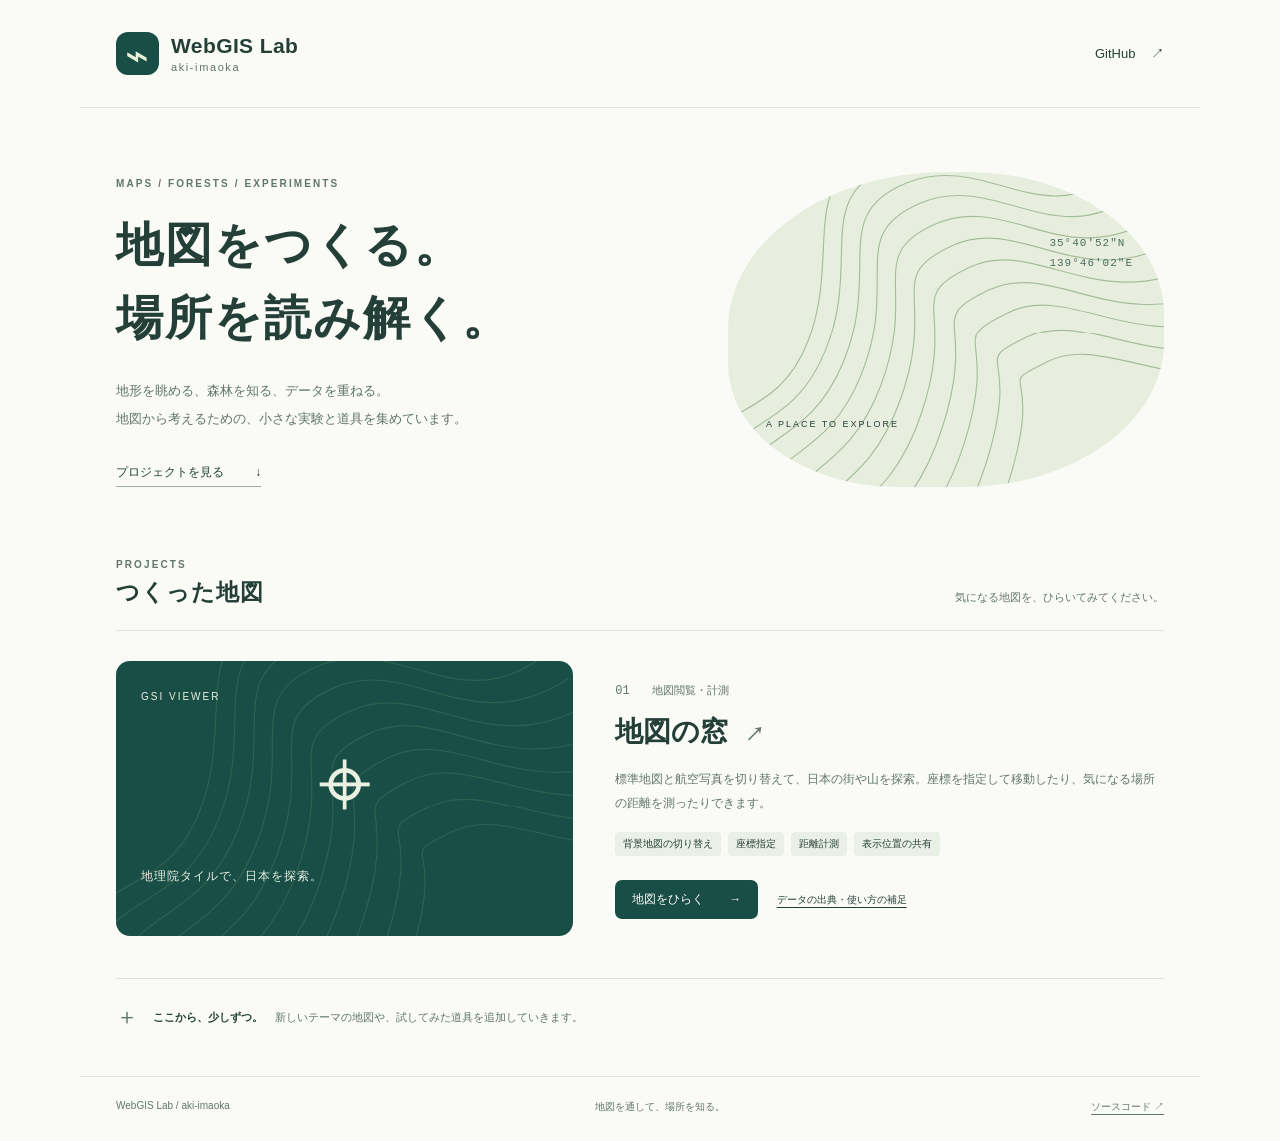
==== index.html @ 227f297b "複数のWebGIS作品を追加できる一覧と最初の地図を作成" ====
<!doctype html>
<html lang="ja">
<head>
  <meta charset="utf-8">
  <meta name="viewport" content="width=device-width, initial-scale=1">
  <meta name="theme-color" content="#184e45">
  <meta name="description" content="aki-imaokaのWebGISプロジェクト集。地図を使った小さな実験と、森林・地形を読み解くための道具。">
  <title>WebGIS Lab — aki-imaoka</title>
  <link rel="icon" href="assets/contours.svg" type="image/svg+xml">
  <link rel="stylesheet" href="assets/style.css">
</head>
<body>
  <a class="skip-link" href="#projects">プロジェクト一覧へ</a>
  <header class="site-header wrap">
    <a class="brand" href="./"><span class="brand-mark" aria-hidden="true">⌁</span><span>WebGIS Lab<small>aki-imaoka</small></span></a>
    <a class="repo-link" href="https://github.com/aki-imaoka/webgis-lab">GitHub <span aria-hidden="true">↗</span></a>
  </header>
  <main class="wrap">
    <section class="hero" aria-labelledby="intro-title">
      <div>
        <p class="eyebrow">MAPS / FORESTS / EXPERIMENTS</p>
        <h1 id="intro-title">地図をつくる。<br>場所を読み解く。</h1>
        <p class="lead">地形を眺める、森林を知る、データを重ねる。<br>地図から考えるための、小さな実験と道具を集めています。</p>
        <a class="text-link" href="#projects">プロジェクトを見る <span aria-hidden="true">↓</span></a>
      </div>
      <div class="hero-art" aria-hidden="true"><div class="coordinate">35°40′52″N<br>139°46′02″E</div><span class="art-caption">A PLACE TO EXPLORE</span></div>
    </section>
    <section id="projects" class="projects" aria-labelledby="projects-title">
      <div class="section-heading"><div><p class="eyebrow">PROJECTS</p><h2 id="projects-title">つくった地図</h2></div><p>気になる地図を、ひらいてみてください。</p></div>
      <!-- 作品を追加するときは、このarticleを複製してリンクと説明を書き換えます。 -->
      <article class="project">
        <a class="project-preview" href="projects/gsi-viewer/" aria-label="地図の窓を開く"><span class="preview-label">GSI VIEWER</span><span class="preview-symbol" aria-hidden="true">⌖</span><span class="preview-caption">地理院タイルで、日本を探索。</span></a>
        <div class="project-body">
          <p class="project-number">01 <span>地図閲覧・計測</span></p>
          <h3><a href="projects/gsi-viewer/">地図の窓 <span aria-hidden="true">↗</span></a></h3>
          <p>標準地図と航空写真を切り替えて、日本の街や山を探索。座標を指定して移動したり、気になる場所の距離を測ったりできます。</p>
          <ul class="tags" aria-label="できること"><li>背景地図の切り替え</li><li>座標指定</li><li>距離計測</li><li>表示位置の共有</li></ul>
          <a class="button" href="projects/gsi-viewer/">地図をひらく <span aria-hidden="true">→</span></a>
          <a class="source-link" href="projects/gsi-viewer/sources.html">データの出典・使い方の補足</a>
        </div>
      </article>
    </section>
    <aside class="lab-note"><span aria-hidden="true">＋</span><p><strong>ここから、少しずつ。</strong>新しいテーマの地図や、試してみた道具を追加していきます。</p></aside>
  </main>
  <footer class="site-footer wrap"><span>WebGIS Lab / aki-imaoka</span><span>地図を通して、場所を知る。</span><a href="https://github.com/aki-imaoka/webgis-lab">ソースコード ↗</a></footer>
</body>
</html>
---- assets/style.css ----
:root { color-scheme: light; --ink:#243f38; --green:#184e45; --muted:#61756b; --line:#dce3d8; --paper:#fafbf7; font-family:"Yu Gothic UI",Meiryo,sans-serif; color:var(--ink); background:var(--paper); }
* { box-sizing:border-box; }
body { margin:0; }
a { color:inherit; text-underline-offset:4px; }
a:focus-visible { outline:3px solid #b18b32; outline-offset:5px; }
.wrap { max-width:1120px; margin:0 auto; padding:0 36px; }
.skip-link { position:absolute; left:16px; top:-80px; background:white; padding:12px; z-index:10; }
.skip-link:focus { top:12px; }
.site-header { display:flex; justify-content:space-between; align-items:center; min-height:108px; border-bottom:1px solid var(--line); }
.brand { display:flex; align-items:center; gap:12px; font-size:21px; font-weight:700; text-decoration:none; letter-spacing:.4px; }
.brand-mark { display:grid; place-items:center; width:43px; height:43px; border-radius:12px; background:var(--green); color:#e8efdb; font:40px Georgia,serif; }
.brand small { display:block; margin-top:3px; color:var(--muted); font-size:11px; font-weight:400; letter-spacing:1.6px; }
.repo-link { font-size:13px; text-decoration:none; }
.repo-link span { margin-left:12px; }
.hero { display:grid; grid-template-columns:1.3fr 1fr; align-items:center; gap:45px; padding:64px 0 72px; }
.eyebrow { font-size:10px; letter-spacing:2.1px; font-weight:600; color:var(--muted); margin:0 0 20px; }
h1 { font-size:clamp(32px,3.8vw,47px); line-height:1.55; letter-spacing:2px; font-weight:600; margin:0 0 22px; }
.lead { font-size:13px; line-height:2.2; color:var(--muted); margin:0 0 28px; }
.text-link { font-size:12px; text-decoration:none; border-bottom:1px solid #9dac9c; padding-bottom:7px; }
.text-link span { margin-left:28px; }
.hero-art { height:315px; position:relative; overflow:hidden; border-radius:50% 45% 46% 39%; background:#e8eede url(contours.svg) center/cover; }
.coordinate { position:absolute; right:31px; top:62px; font:11px/1.8 Consolas,monospace; letter-spacing:1px; color:#4a6d5d; }
.art-caption { position:absolute; bottom:58px; left:38px; font-size:9px; letter-spacing:2px; }
.projects { scroll-margin-top:24px; }
.section-heading { display:flex; align-items:end; justify-content:space-between; gap:20px; padding-bottom:22px; border-bottom:1px solid var(--line); }
.section-heading .eyebrow { margin-bottom:7px; }
h2 { font-size:23px; font-weight:600; letter-spacing:1px; margin:0; }
.section-heading>p { font-size:11px; color:var(--muted); margin:0 0 3px; }
.project { display:grid; grid-template-columns:1fr 1.2fr; gap:42px; margin-top:30px; align-items:center; }
.project-preview { display:block; position:relative; min-height:275px; padding:25px; overflow:hidden; border-radius:14px; color:#eaf1e3; text-decoration:none; background:#184e45; }
.project-preview:before { content:""; position:absolute; inset:0; background:url(contours.svg) center/cover; opacity:.23; transition:transform .3s; }
.project-preview:hover:before { transform:scale(1.04); }
.preview-label,.preview-caption,.preview-symbol { position:relative; }
.preview-label { font-size:10px; letter-spacing:2px; }
.preview-symbol { display:block; text-align:center; font:95px/1.7 Georgia,serif; }
.preview-caption { font-size:12px; letter-spacing:1px; }
.project-number { font:12px Consolas,monospace; color:var(--muted); margin:4px 0 15px; }
.project-number span { font:11px "Yu Gothic UI",Meiryo,sans-serif; margin-left:15px; }
h3 { font-size:28px; font-weight:600; margin:0 0 16px; }
h3 a { text-decoration:none; }
h3 span { font-size:19px; margin-left:9px; color:var(--muted); }
.project-body>p:not(.project-number) { font-size:12px; line-height:2; color:var(--muted); margin:0; }
.tags { display:flex; flex-wrap:wrap; list-style:none; padding:0; gap:7px; margin:17px 0 24px; }
.tags li { font-size:10px; padding:5px 8px; background:#eaf0e5; border-radius:4px; }
.button { display:inline-flex; align-items:center; gap:25px; padding:11px 17px; color:white; background:var(--green); border-radius:7px; font-size:12px; text-decoration:none; }
.button:hover { background:#28695c; }
.source-link { display:inline-block; font-size:10px; margin:12px 0 0 14px; }
.lab-note { display:flex; align-items:center; gap:15px; border-top:1px solid var(--line); margin-top:42px; padding:23px 0 44px; color:var(--muted); }
.lab-note>span { font-size:22px; }
.lab-note p { font-size:11px; line-height:1.9; margin:0; }
.lab-note strong { font-weight:600; color:var(--ink); margin-right:12px; }
.site-footer { display:flex; justify-content:space-between; flex-wrap:wrap; gap:16px; border-top:1px solid var(--line); padding-top:23px; padding-bottom:27px; font-size:10px; color:var(--muted); }
@media(max-width:760px) { .wrap{padding-left:22px;padding-right:22px}.site-header{min-height:84px}.brand{font-size:18px}.hero{gap:20px;padding:43px 0;grid-template-columns:1fr}.hero-art{display:none}h1{font-size:34px}.lead{font-size:12px}.section-heading{display:block}.section-heading>p{margin-top:14px}.project{grid-template-columns:1fr;gap:24px}.project-preview{min-height:230px}.preview-symbol{font-size:72px}.source-link{display:block;margin-left:0}.lab-note{align-items:start}.lab-note strong{display:block}.site-footer>span:nth-child(2){display:none} }
@media(prefers-reduced-motion:reduce) { *,*:before{transition:none!important} }
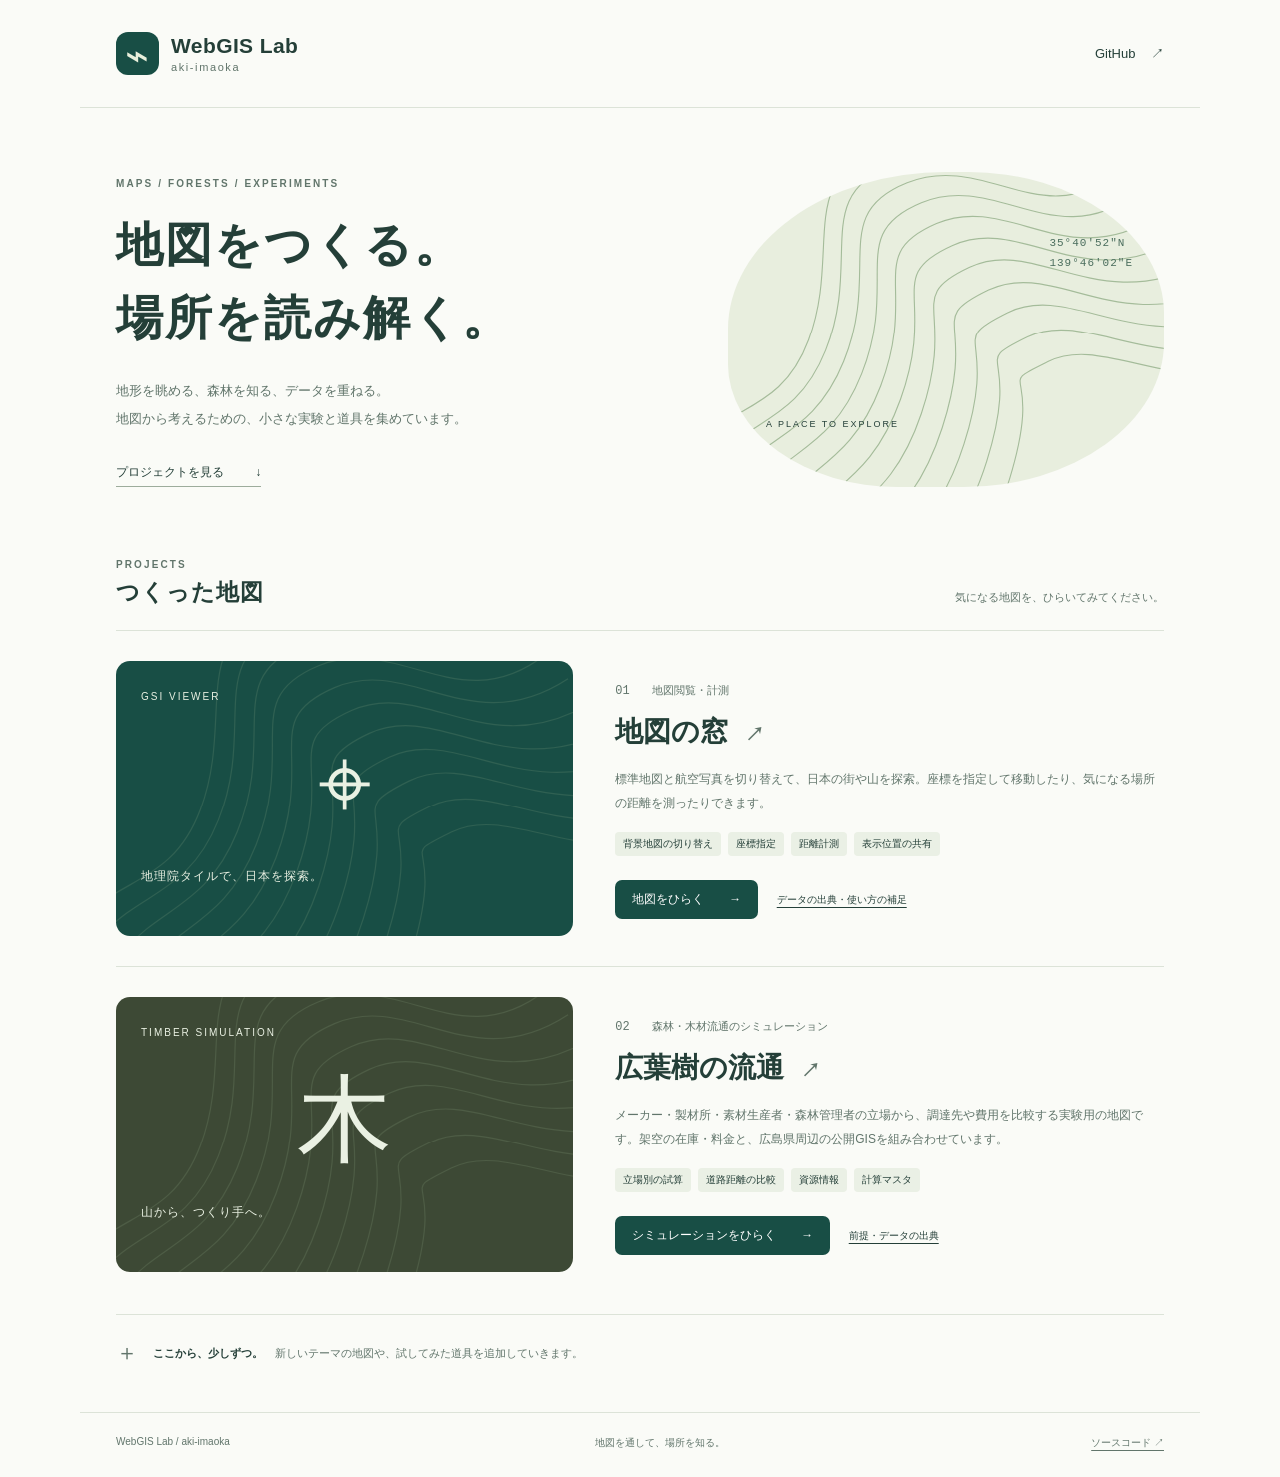
==== commit 2f3fb90d: "広葉樹の流通シミュレーションを2つ目の公開プロジェクトとして追加" ====
--- a/index.html
+++ b/index.html
@@ -39,6 +39,17 @@
           <a class="source-link" href="projects/gsi-viewer/sources.html">データの出典・使い方の補足</a>
         </div>
       </article>
+      <article class="project">
+        <a class="project-preview timber-preview" href="projects/webgis-timber/" aria-label="広葉樹の流通シミュレーションを開く"><span class="preview-label">TIMBER SIMULATION</span><span class="preview-symbol" aria-hidden="true">木</span><span class="preview-caption">山から、つくり手へ。</span></a>
+        <div class="project-body">
+          <p class="project-number">02 <span>森林・木材流通のシミュレーション</span></p>
+          <h3><a href="projects/webgis-timber/">広葉樹の流通 <span aria-hidden="true">↗</span></a></h3>
+          <p>メーカー・製材所・素材生産者・森林管理者の立場から、調達先や費用を比較する実験用の地図です。架空の在庫・料金と、広島県周辺の公開GISを組み合わせています。</p>
+          <ul class="tags" aria-label="できること"><li>立場別の試算</li><li>道路距離の比較</li><li>資源情報</li><li>計算マスタ</li></ul>
+          <a class="button" href="projects/webgis-timber/">シミュレーションをひらく <span aria-hidden="true">→</span></a>
+          <a class="source-link" href="projects/webgis-timber/sources.html">前提・データの出典</a>
+        </div>
+      </article>
     </section>
     <aside class="lab-note"><span aria-hidden="true">＋</span><p><strong>ここから、少しずつ。</strong>新しいテーマの地図や、試してみた道具を追加していきます。</p></aside>
   </main>
--- a/assets/style.css
+++ b/assets/style.css
@@ -27,6 +27,8 @@
 h2 { font-size:23px; font-weight:600; letter-spacing:1px; margin:0; }
 .section-heading>p { font-size:11px; color:var(--muted); margin:0 0 3px; }
 .project { display:grid; grid-template-columns:1fr 1.2fr; gap:42px; margin-top:30px; align-items:center; }
+.project + .project { border-top:1px solid var(--line); padding-top:30px; }
+.project-preview.timber-preview { background-color:#3d4935; }
 .project-preview { display:block; position:relative; min-height:275px; padding:25px; overflow:hidden; border-radius:14px; color:#eaf1e3; text-decoration:none; background:#184e45; }
 .project-preview:before { content:""; position:absolute; inset:0; background:url(contours.svg) center/cover; opacity:.23; transition:transform .3s; }
 .project-preview:hover:before { transform:scale(1.04); }
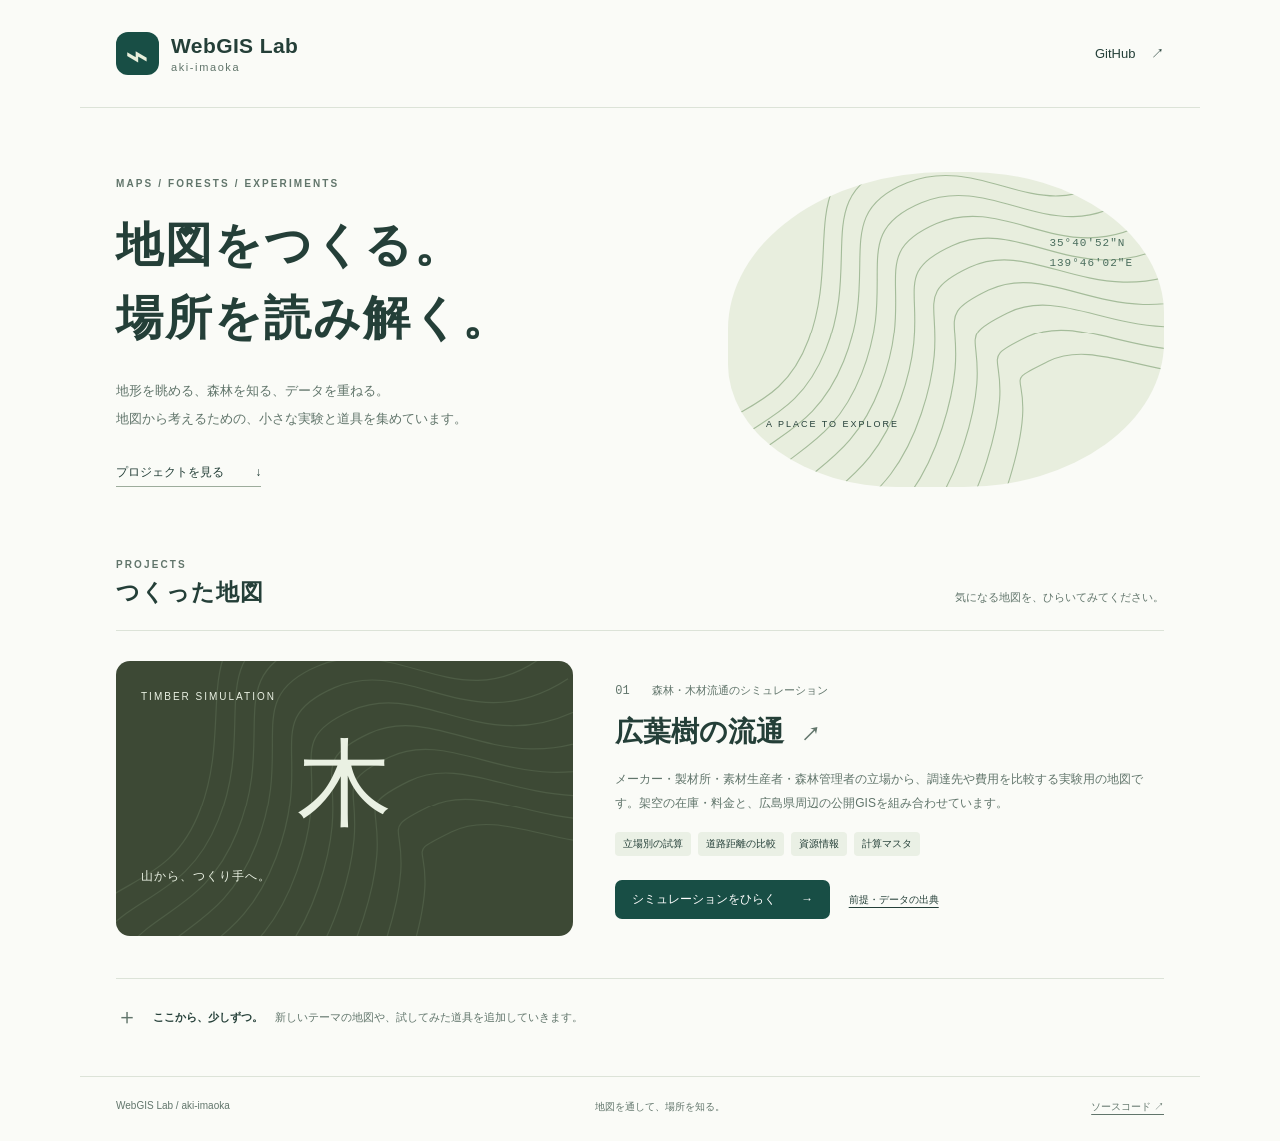
==== commit 3926c985: "地図の窓を公開対象から削除して木材流通の一覧を整理" ====
--- a/index.html
+++ b/index.html
@@ -29,20 +29,9 @@
       <div class="section-heading"><div><p class="eyebrow">PROJECTS</p><h2 id="projects-title">つくった地図</h2></div><p>気になる地図を、ひらいてみてください。</p></div>
       <!-- 作品を追加するときは、このarticleを複製してリンクと説明を書き換えます。 -->
       <article class="project">
-        <a class="project-preview" href="projects/gsi-viewer/" aria-label="地図の窓を開く"><span class="preview-label">GSI VIEWER</span><span class="preview-symbol" aria-hidden="true">⌖</span><span class="preview-caption">地理院タイルで、日本を探索。</span></a>
-        <div class="project-body">
-          <p class="project-number">01 <span>地図閲覧・計測</span></p>
-          <h3><a href="projects/gsi-viewer/">地図の窓 <span aria-hidden="true">↗</span></a></h3>
-          <p>標準地図と航空写真を切り替えて、日本の街や山を探索。座標を指定して移動したり、気になる場所の距離を測ったりできます。</p>
-          <ul class="tags" aria-label="できること"><li>背景地図の切り替え</li><li>座標指定</li><li>距離計測</li><li>表示位置の共有</li></ul>
-          <a class="button" href="projects/gsi-viewer/">地図をひらく <span aria-hidden="true">→</span></a>
-          <a class="source-link" href="projects/gsi-viewer/sources.html">データの出典・使い方の補足</a>
-        </div>
-      </article>
-      <article class="project">
         <a class="project-preview timber-preview" href="projects/webgis-timber/" aria-label="広葉樹の流通シミュレーションを開く"><span class="preview-label">TIMBER SIMULATION</span><span class="preview-symbol" aria-hidden="true">木</span><span class="preview-caption">山から、つくり手へ。</span></a>
         <div class="project-body">
-          <p class="project-number">02 <span>森林・木材流通のシミュレーション</span></p>
+          <p class="project-number">01 <span>森林・木材流通のシミュレーション</span></p>
           <h3><a href="projects/webgis-timber/">広葉樹の流通 <span aria-hidden="true">↗</span></a></h3>
           <p>メーカー・製材所・素材生産者・森林管理者の立場から、調達先や費用を比較する実験用の地図です。架空の在庫・料金と、広島県周辺の公開GISを組み合わせています。</p>
           <ul class="tags" aria-label="できること"><li>立場別の試算</li><li>道路距離の比較</li><li>資源情報</li><li>計算マスタ</li></ul>
